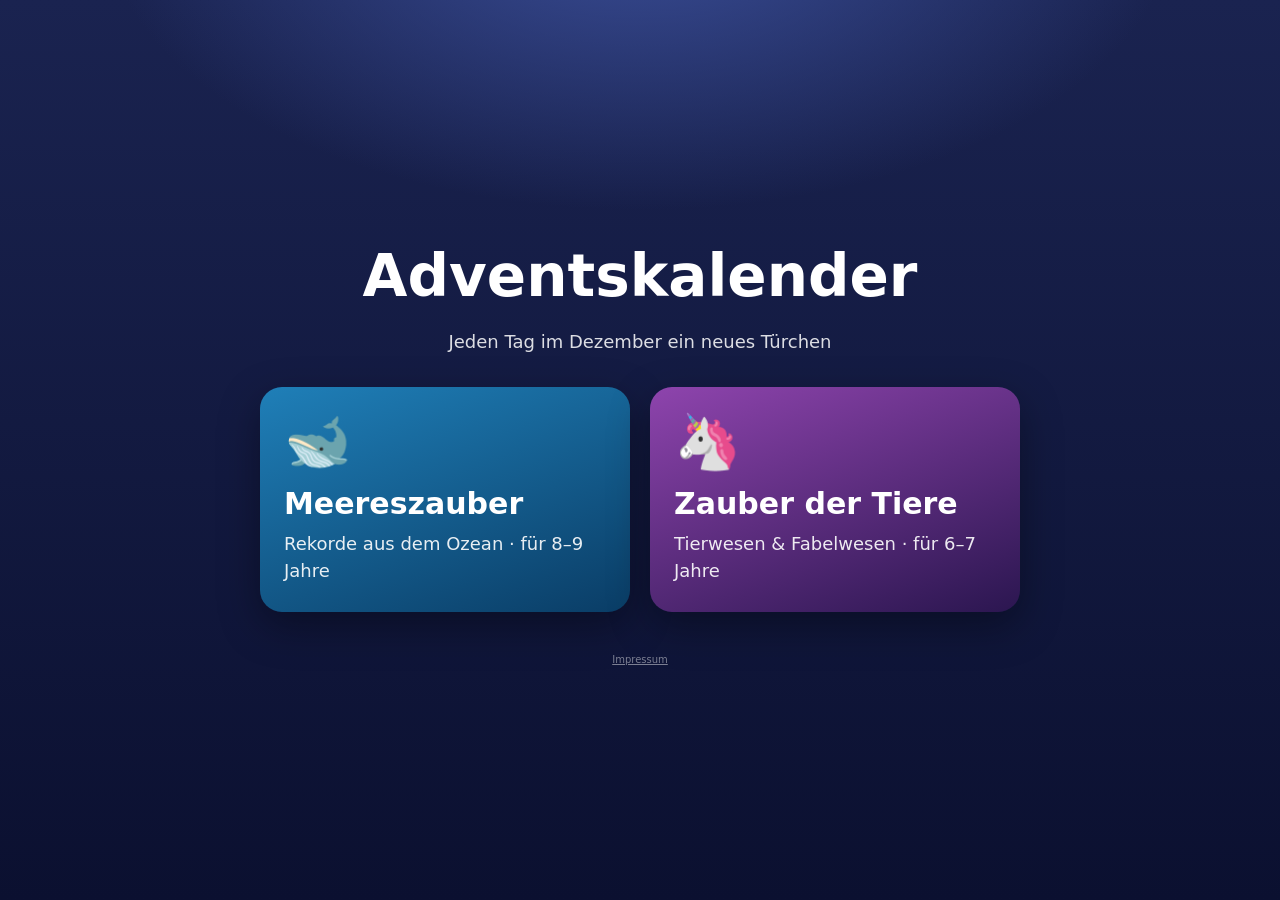
==== index.html @ 51dec0e1 "Zwei Adventskalender für Kinder: Meereszauber und Zauber der Tiere Single Page Apps mit 24 Türchen, " ====
<!doctype html>
<html lang="de">
<head>
  <meta charset="utf-8">
  <meta name="viewport" content="width=device-width, initial-scale=1">
  <title>Adventskalender für Kinder</title>
  <meta name="description" content="Zwei Online-Adventskalender für Kinder: Meereszauber (8–9 Jahre) und Zauber der Tiere (6–7 Jahre).">
  <link rel="icon" href="data:image/svg+xml,<svg xmlns='http://www.w3.org/2000/svg' viewBox='0 0 100 100'><text y='.9em' font-size='90'>⭐</text></svg>">
  <style>
    * { box-sizing: border-box; }
    body {
      margin: 0; min-height: 100vh; display: flex; flex-direction: column; align-items: center; justify-content: center; padding: 32px 16px;
      font: 18px/1.5 ui-rounded, "SF Pro Rounded", "Nunito", "Arial Rounded MT Bold", system-ui, sans-serif; color: #fff;
      background: radial-gradient(900px 500px at 50% -10%, #3b4f9a 0%, rgba(59,79,154,0) 60%), linear-gradient(180deg, #1a2350, #0b1030);
    }
    h1 { font-size: clamp(34px, 7vw, 58px); margin: 0 0 8px; text-align: center; }
    p.unter { margin: 0 0 32px; opacity: .85; text-align: center; }
    .karten { display: grid; grid-template-columns: repeat(auto-fit, minmax(260px, 1fr)); gap: 20px; width: 100%; max-width: 760px; }
    .karte {
      display: block; padding: 28px 24px; border-radius: 22px; color: #fff; text-decoration: none;
      box-shadow: 0 14px 40px rgba(0,0,0,.35); transition: transform .15s;
    }
    .karte:hover { transform: translateY(-3px); }
    .karte .icon { font-size: 54px; line-height: 1; }
    .karte h2 { margin: 12px 0 4px; font-size: 30px; }
    .karte p { margin: 0; opacity: .9; }
    .meer { background: linear-gradient(160deg, #1f7fb8, #0a3d66); }
    .tiere { background: linear-gradient(160deg, #8e44ad, #2b1650); }
    .impressum { margin-top: 40px; font-size: 10px; opacity: .45; color: #fff; }
  </style>
</head>
<body>
  <h1>Adventskalender</h1>
  <p class="unter">Jeden Tag im Dezember ein neues Türchen</p>
  <div class="karten">
    <a class="karte meer" href="meereszauber/"><div class="icon">🐋</div><h2>Meereszauber</h2><p>Rekorde aus dem Ozean · für 8–9 Jahre</p></a>
    <a class="karte tiere" href="zauber-der-tiere/"><div class="icon">🦄</div><h2>Zauber der Tiere</h2><p>Tierwesen &amp; Fabelwesen · für 6–7 Jahre</p></a>
  </div>
  <a class="impressum" href="impressum.html">Impressum</a>
</body>
</html>
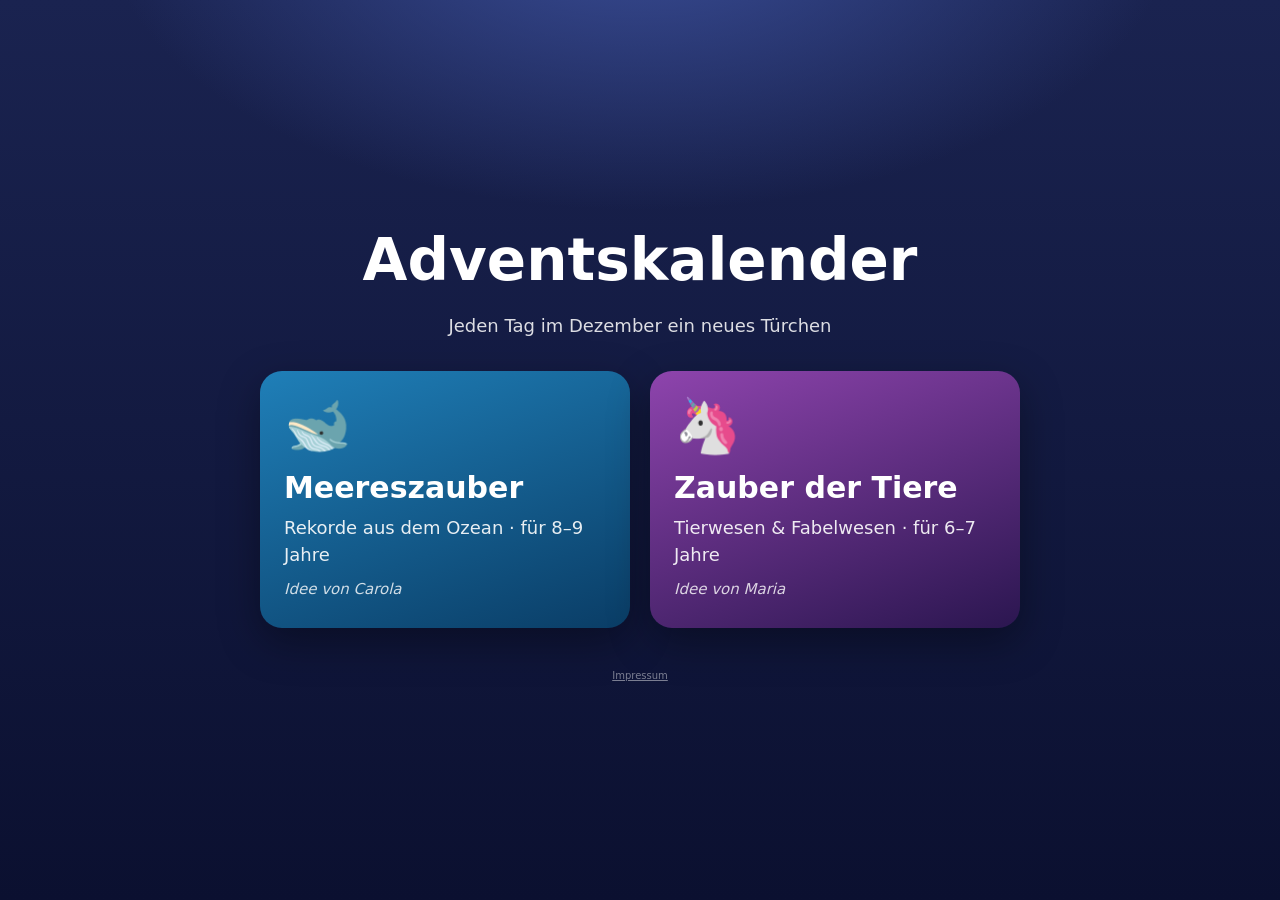
==== commit cf5727f0: "Ideengeberinnen nennen: Meereszauber von Carola, Zauber der Tiere von Maria Co-Authored-By: Claude O" ====
--- a/index.html
+++ b/index.html
@@ -24,6 +24,7 @@
     .karte .icon { font-size: 54px; line-height: 1; }
     .karte h2 { margin: 12px 0 4px; font-size: 30px; }
     .karte p { margin: 0; opacity: .9; }
+    .karte p.idee { margin-top: 10px; font-size: 15px; font-style: italic; opacity: .8; }
     .meer { background: linear-gradient(160deg, #1f7fb8, #0a3d66); }
     .tiere { background: linear-gradient(160deg, #8e44ad, #2b1650); }
     .impressum { margin-top: 40px; font-size: 10px; opacity: .45; color: #fff; }
@@ -33,8 +34,8 @@
   <h1>Adventskalender</h1>
   <p class="unter">Jeden Tag im Dezember ein neues Türchen</p>
   <div class="karten">
-    <a class="karte meer" href="meereszauber/"><div class="icon">🐋</div><h2>Meereszauber</h2><p>Rekorde aus dem Ozean · für 8–9 Jahre</p></a>
-    <a class="karte tiere" href="zauber-der-tiere/"><div class="icon">🦄</div><h2>Zauber der Tiere</h2><p>Tierwesen &amp; Fabelwesen · für 6–7 Jahre</p></a>
+    <a class="karte meer" href="meereszauber/"><div class="icon">🐋</div><h2>Meereszauber</h2><p>Rekorde aus dem Ozean · für 8–9 Jahre</p><p class="idee">Idee von Carola</p></a>
+    <a class="karte tiere" href="zauber-der-tiere/"><div class="icon">🦄</div><h2>Zauber der Tiere</h2><p>Tierwesen &amp; Fabelwesen · für 6–7 Jahre</p><p class="idee">Idee von Maria</p></a>
   </div>
   <a class="impressum" href="impressum.html">Impressum</a>
 </body>
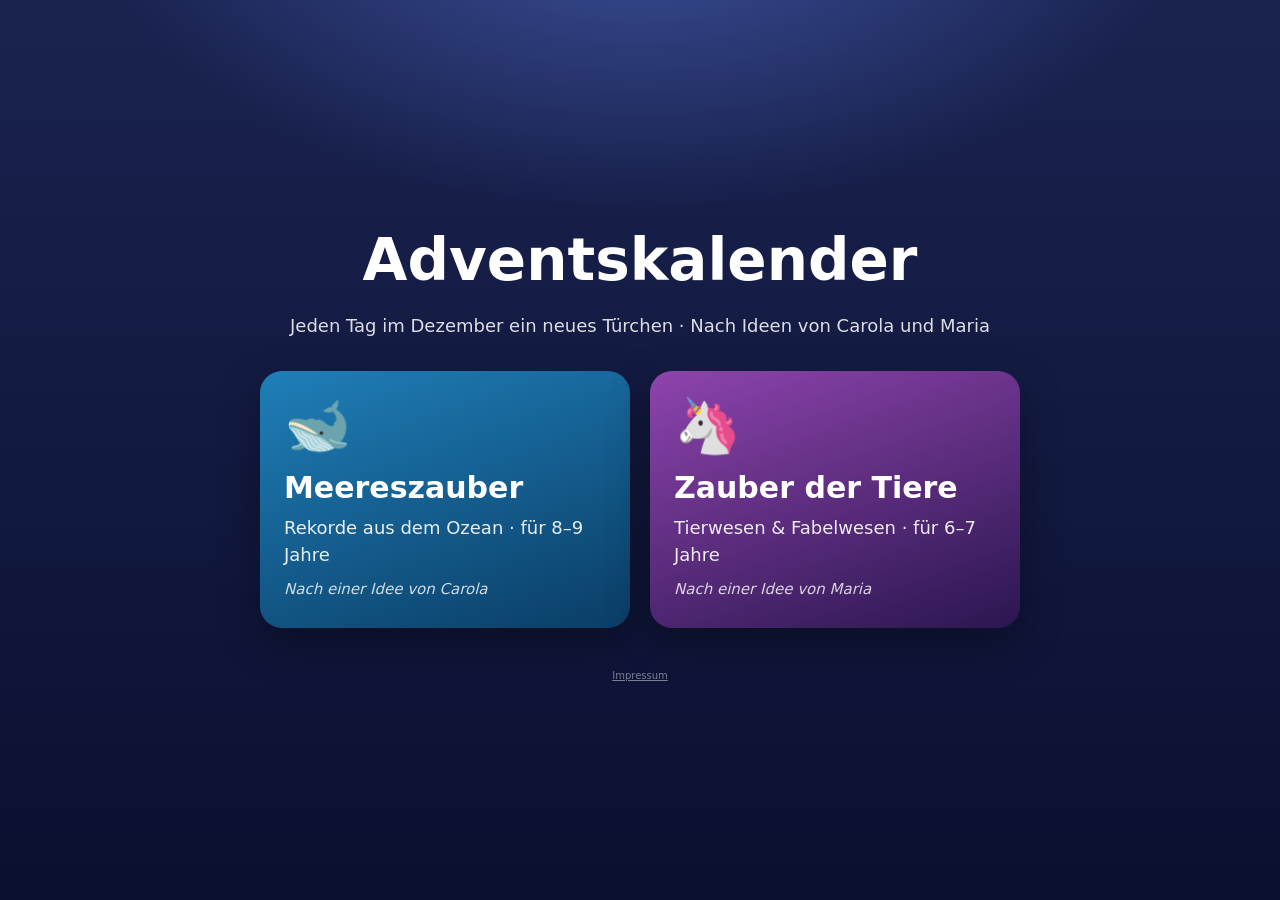
==== commit a422a00e: "Vorschaubilder für soziale Medien und einheitlich „Nach einer Idee von …“ Co-Authored-By: Claude Opu" ====
--- a/index.html
+++ b/index.html
@@ -4,7 +4,21 @@
   <meta charset="utf-8">
   <meta name="viewport" content="width=device-width, initial-scale=1">
   <title>Adventskalender für Kinder</title>
-  <meta name="description" content="Zwei Online-Adventskalender für Kinder: Meereszauber (8–9 Jahre) und Zauber der Tiere (6–7 Jahre).">
+  <meta name="description" content="Zwei Online-Adventskalender für Kinder: Meereszauber (8–9 Jahre) und Zauber der Tiere (6–7 Jahre). Nach Ideen von Carola und Maria.">
+  <meta property="og:type" content="website">
+  <meta property="og:locale" content="de_DE">
+  <meta property="og:site_name" content="adventingeo.de">
+  <meta property="og:title" content="Meereszauber & Zauber der Tiere – Adventskalender für Kinder">
+  <meta property="og:description" content="Zwei Online-Adventskalender für Kinder mit Tierrekorden und Fabelwesen. Nach Ideen von Carola und Maria.">
+  <meta property="og:url" content="https://adventingeo.de/">
+  <meta property="og:image" content="https://adventingeo.de/social.png">
+  <meta property="og:image:width" content="1200">
+  <meta property="og:image:height" content="630">
+  <meta property="og:image:alt" content="Adventskalender-Türchen im Schnee: Meereszauber und Zauber der Tiere, nach Ideen von Carola und Maria">
+  <meta name="twitter:card" content="summary_large_image">
+  <meta name="twitter:title" content="Meereszauber & Zauber der Tiere – Adventskalender für Kinder">
+  <meta name="twitter:description" content="Zwei Online-Adventskalender für Kinder mit Tierrekorden und Fabelwesen. Nach Ideen von Carola und Maria.">
+  <meta name="twitter:image" content="https://adventingeo.de/social.png">
   <link rel="icon" href="data:image/svg+xml,<svg xmlns='http://www.w3.org/2000/svg' viewBox='0 0 100 100'><text y='.9em' font-size='90'>⭐</text></svg>">
   <style>
     * { box-sizing: border-box; }
@@ -32,10 +46,10 @@
 </head>
 <body>
   <h1>Adventskalender</h1>
-  <p class="unter">Jeden Tag im Dezember ein neues Türchen</p>
+  <p class="unter">Jeden Tag im Dezember ein neues Türchen · Nach Ideen von Carola und Maria</p>
   <div class="karten">
-    <a class="karte meer" href="meereszauber/"><div class="icon">🐋</div><h2>Meereszauber</h2><p>Rekorde aus dem Ozean · für 8–9 Jahre</p><p class="idee">Idee von Carola</p></a>
-    <a class="karte tiere" href="zauber-der-tiere/"><div class="icon">🦄</div><h2>Zauber der Tiere</h2><p>Tierwesen &amp; Fabelwesen · für 6–7 Jahre</p><p class="idee">Idee von Maria</p></a>
+    <a class="karte meer" href="meereszauber/"><div class="icon">🐋</div><h2>Meereszauber</h2><p>Rekorde aus dem Ozean · für 8–9 Jahre</p><p class="idee">Nach einer Idee von Carola</p></a>
+    <a class="karte tiere" href="zauber-der-tiere/"><div class="icon">🦄</div><h2>Zauber der Tiere</h2><p>Tierwesen &amp; Fabelwesen · für 6–7 Jahre</p><p class="idee">Nach einer Idee von Maria</p></a>
   </div>
   <a class="impressum" href="impressum.html">Impressum</a>
 </body>
